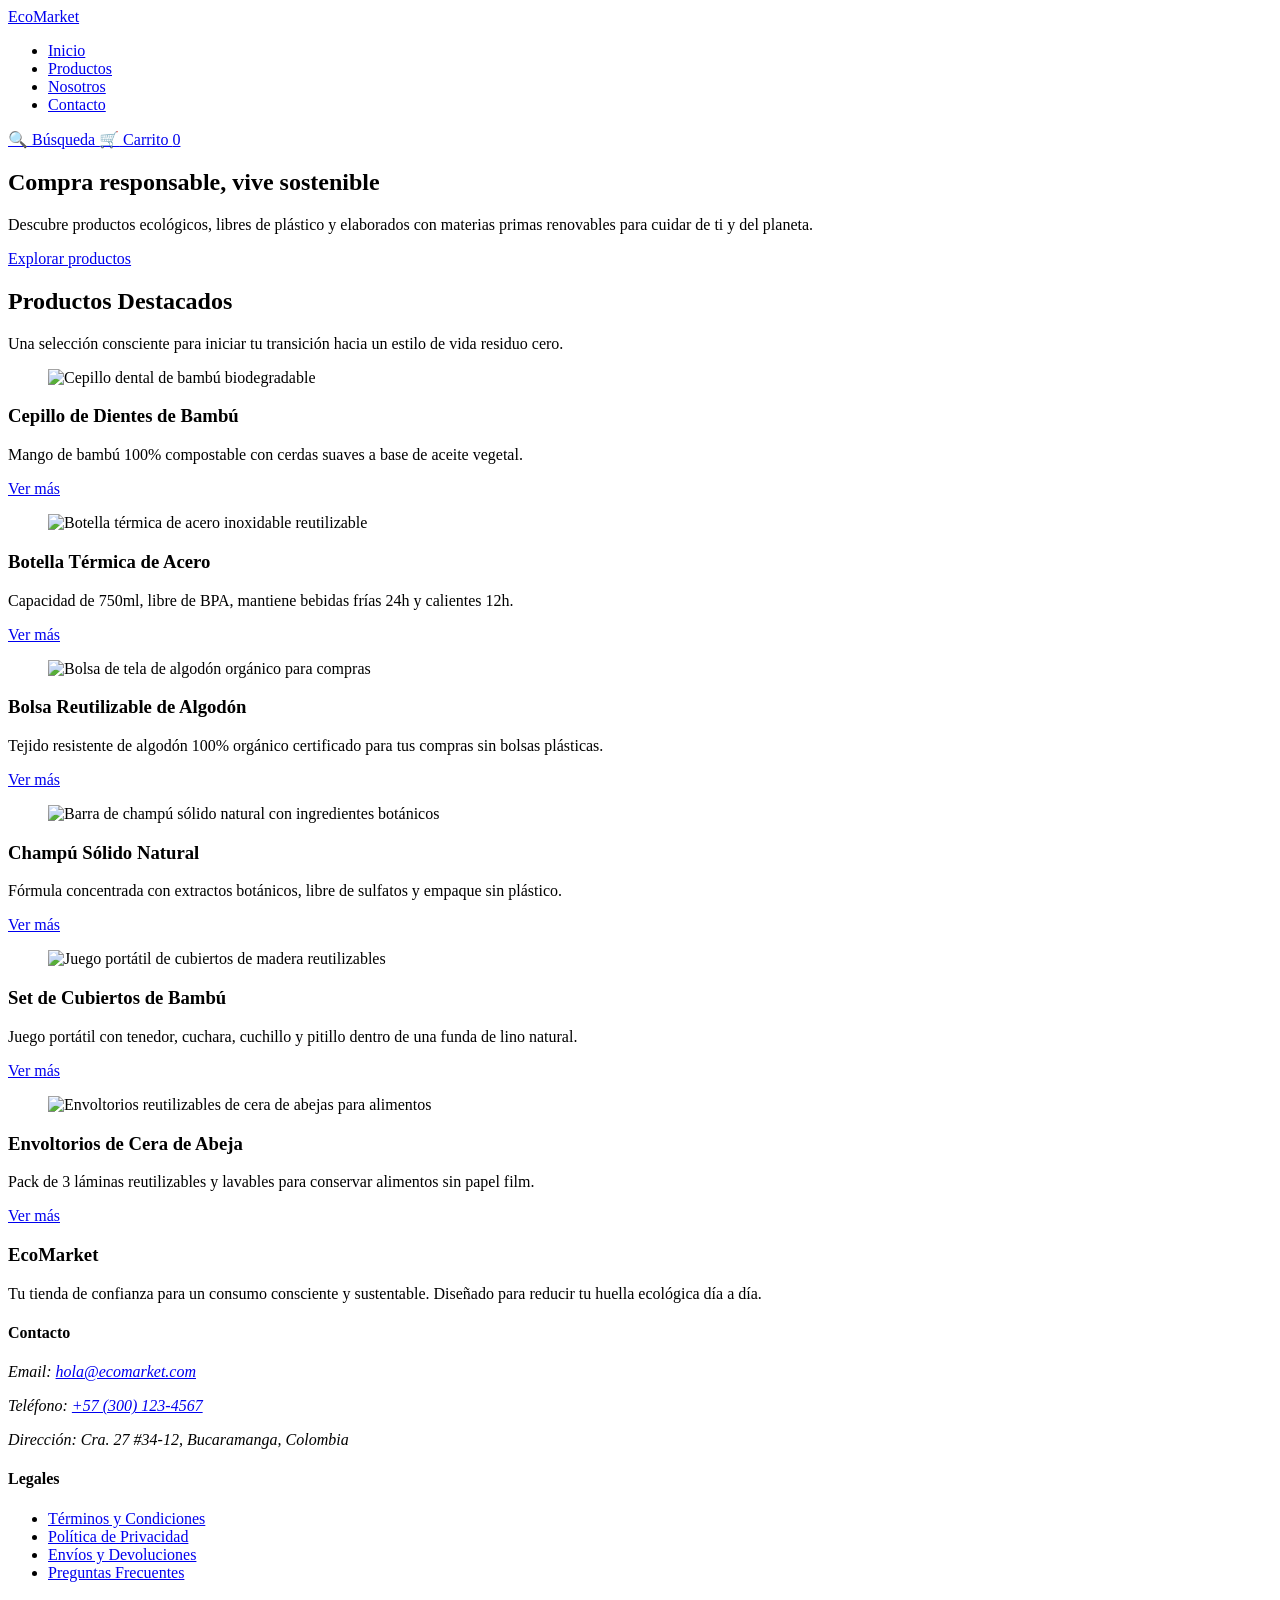
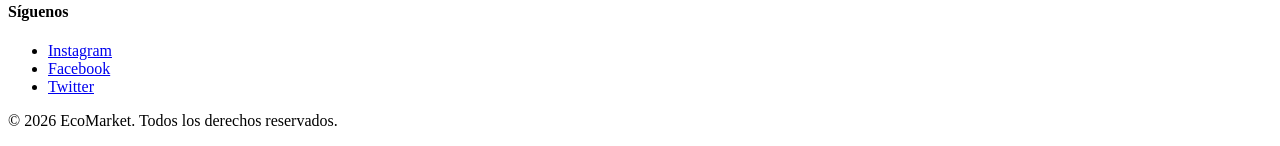
==== index.html @ 43d711c9 "✨ feat(home): estructura semantica html para pagina principal" ====
<!DOCTYPE html>
<html lang="es">

<head>
  <meta charset="UTF-8">
  <meta name="viewport" content="width=device-width, initial-scale=1.0">
  <meta name="description"
    content="EcoMarket - Tienda en línea dedicada a productos ecológicos, reutilizables y sustentables. Compra responsable, vive sostenible.">
  <title>EcoMarket | Compra Responsable, Vive Sostenible</title>


<body>

  <!-- Encabezado Principal -->
  <header class="header">
    <div class="header-container">
      <a href="index.html" class="logo" aria-label="EcoMarket Inicio">EcoMarket</a>

      <!-- Menú de navegación principal -->
      <nav class="nav" aria-label="Navegación principal">
        <ul class="nav-list">
          <li class="nav-item"><a href="index.html" class="nav-link" aria-current="page">Inicio</a></li>
          <li class="nav-item"><a href="views/productos.html" class="nav-link">Productos</a></li>
          <li class="nav-item"><a href="views/sobre-nosotros.html" class="nav-link">Nosotros</a></li>
          <li class="nav-item"><a href="views/contacto.html" class="nav-link">Contacto</a></li>
        </ul>
      </nav>

      <!-- Accesos directos: Búsqueda y Carrito -->
      <div class="header-actions">
        <a href="views/productos.html#buscar" class="action-link" aria-label="Buscar productos">
          <span aria-hidden="true">🔍</span> Búsqueda
        </a>
        <a href="#carrito" class="action-link action-cart" aria-label="Ver carrito de compras">
          <span aria-hidden="true">🛒</span> Carrito <span class="cart-badge">0</span>
        </a>
      </div>
    </div>
  </header>

  <!-- Contenido Principal -->
  <main>

    <!-- Banner Principal (Hero) -->
    <section class="hero" aria-labelledby="hero-title">
      <div class="hero-content">
        <h1 id="hero-title" class="hero-title">Compra responsable, vive sostenible</h1>
        <p class="hero-subtitle">Descubre productos ecológicos, libres de plástico y elaborados con materias primas
          renovables para cuidar de ti y del planeta.</p>
        <a href="views/productos.html" class="btn btn-primary">Explorar productos</a>
      </div>
    </section>

    <!-- Sección Productos Destacados (Grid de 6 tarjetas) -->
    <section class="featured-products" aria-labelledby="featured-title">
      <div class="section-container">
        <header class="section-header">
          <h2 id="featured-title" class="section-title">Productos Destacados</h2>
          <p class="section-description">Una selección consciente para iniciar tu transición hacia un estilo de vida
            residuo cero.</p>
        </header>

        <div class="products-grid">
          <!-- Producto 1 -->
          <article class="product-card">
            <figure class="product-figure">
              <img src="img/products/cepillo-bambu.jpg" alt="Cepillo dental de bambú biodegradable" width="300"
                height="300" loading="lazy">
            </figure>
            <div class="product-body">
              <h3 class="product-name">Cepillo de Dientes de Bambú</h3>
              <p class="product-description">Mango de bambú 100% compostable con cerdas suaves a base de aceite vegetal.
              </p>
              <a href="views/productos.html#producto-1" class="btn btn-secondary">Ver más</a>
            </div>
          </article>

          <!-- Producto 2 -->
          <article class="product-card">
            <figure class="product-figure">
              <img src="img/products/botella-acero.jpg" alt="Botella térmica de acero inoxidable reutilizable"
                width="300" height="300" loading="lazy">
            </figure>
            <div class="product-body">
              <h3 class="product-name">Botella Térmica de Acero</h3>
              <p class="product-description">Capacidad de 750ml, libre de BPA, mantiene bebidas frías 24h y calientes
                12h.</p>
              <a href="views/productos.html#producto-2" class="btn btn-secondary">Ver más</a>
            </div>
          </article>

          <!-- Producto 3 -->
          <article class="product-card">
            <figure class="product-figure">
              <img src="img/products/bolsa-algodon.jpg" alt="Bolsa de tela de algodón orgánico para compras" width="300"
                height="300" loading="lazy">
            </figure>
            <div class="product-body">
              <h3 class="product-name">Bolsa Reutilizable de Algodón</h3>
              <p class="product-description">Tejido resistente de algodón 100% orgánico certificado para tus compras sin
                bolsas plásticas.</p>
              <a href="views/productos.html#producto-3" class="btn btn-secondary">Ver más</a>
            </div>
          </article>

          <!-- Producto 4 -->
          <article class="product-card">
            <figure class="product-figure">
              <img src="img/products/champu-solido.jpg" alt="Barra de champú sólido natural con ingredientes botánicos"
                width="300" height="300" loading="lazy">
            </figure>
            <div class="product-body">
              <h3 class="product-name">Champú Sólido Natural</h3>
              <p class="product-description">Fórmula concentrada con extractos botánicos, libre de sulfatos y empaque
                sin plástico.</p>
              <a href="views/productos.html#producto-4" class="btn btn-secondary">Ver más</a>
            </div>
          </article>

          <!-- Producto 5 -->
          <article class="product-card">
            <figure class="product-figure">
              <img src="img/products/cubiertos-madera.jpg" alt="Juego portátil de cubiertos de madera reutilizables"
                width="300" height="300" loading="lazy">
            </figure>
            <div class="product-body">
              <h3 class="product-name">Set de Cubiertos de Bambú</h3>
              <p class="product-description">Juego portátil con tenedor, cuchara, cuchillo y pitillo dentro de una funda
                de lino natural.</p>
              <a href="views/productos.html#producto-5" class="btn btn-secondary">Ver más</a>
            </div>
          </article>

          <!-- Producto 6 -->
          <article class="product-card">
            <figure class="product-figure">
              <img src="img/products/envoltorios-cera.jpg"
                alt="Envoltorios reutilizables de cera de abejas para alimentos" width="300" height="300"
                loading="lazy">
            </figure>
            <div class="product-body">
              <h3 class="product-name">Envoltorios de Cera de Abeja</h3>
              <p class="product-description">Pack de 3 láminas reutilizables y lavables para conservar alimentos sin
                papel film.</p>
              <a href="views/productos.html#producto-6" class="btn btn-secondary">Ver más</a>
            </div>
          </article>
        </div>
      </div>
    </section>

  </main>

  <!-- Pie de Página (Footer) -->
  <footer class="footer">
    <div class="footer-container">

      <!-- Columna 1: Marca y Propósito -->
      <div class="footer-col footer-about">
        <h3 class="footer-logo">EcoMarket</h3>
        <p>Tu tienda de confianza para un consumo consciente y sustentable. Diseñado para reducir tu huella ecológica
          día a día.</p>
      </div>

      <!-- Columna 2: Información de Contacto -->
      <div class="footer-col footer-contact">
        <h4 class="footer-heading">Contacto</h4>
        <address class="contact-info">
          <p>Email: <a href="mailto:hola@ecomarket.com">hola@ecomarket.com</a></p>
          <p>Teléfono: <a href="tel:+573001234567">+57 (300) 123-4567</a></p>
          <p>Dirección: Cra. 27 #34-12, Bucaramanga, Colombia</p>
        </address>
      </div>

      <!-- Columna 3: Enlaces Legales -->
      <div class="footer-col footer-legal">
        <h4 class="footer-heading">Legales</h4>
        <ul class="footer-links">
          <li><a href="#">Términos y Condiciones</a></li>
          <li><a href="#">Política de Privacidad</a></li>
          <li><a href="#">Envíos y Devoluciones</a></li>
          <li><a href="#">Preguntas Frecuentes</a></li>
        </ul>
      </div>

      <!-- Columna 4: Redes Sociales -->
      <div class="footer-col footer-social">
        <h4 class="footer-heading">Síguenos</h4>
        <ul class="social-links">
          <li><a href="https://instagram.com" target="_blank" rel="noopener noreferrer"
              aria-label="Instagram">Instagram</a></li>
          <li><a href="https://facebook.com" target="_blank" rel="noopener noreferrer"
              aria-label="Facebook">Facebook</a></li>
          <li><a href="https://twitter.com" target="_blank" rel="noopener noreferrer" aria-label="Twitter">Twitter</a>
          </li>
        </ul>
      </div>

    </div>

    <div class="footer-bottom">
      <p>&copy; 2026 EcoMarket. Todos los derechos reservados.</p>
    </div>
  </footer>

</body>

</html>
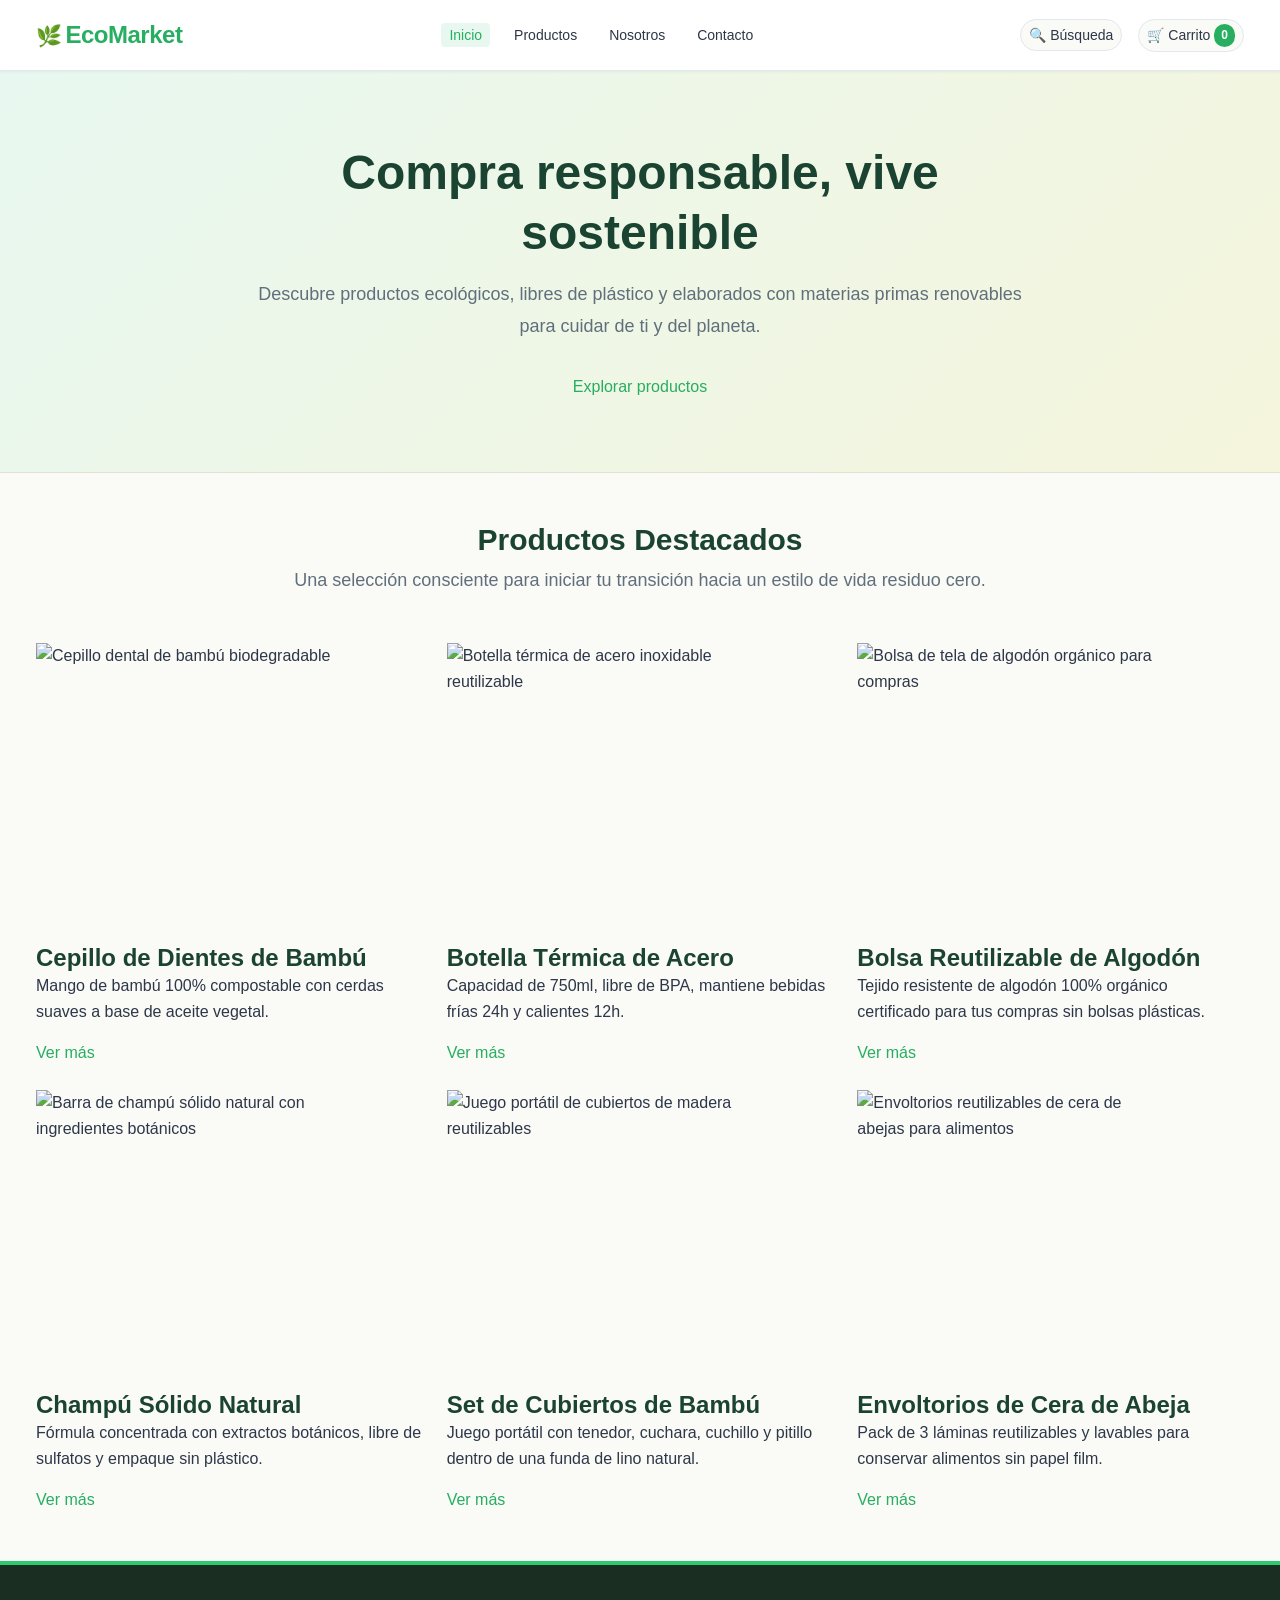
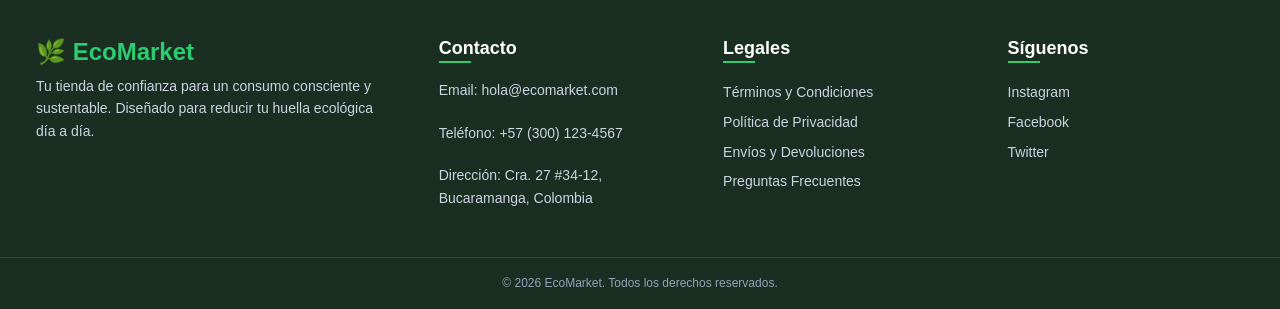
==== commit f848d068: "🎨 style(layout): link archivos css, layout responsivo, etc" ====
--- a/index.html
+++ b/index.html
@@ -7,6 +7,12 @@
   <meta name="description"
     content="EcoMarket - Tienda en línea dedicada a productos ecológicos, reutilizables y sustentables. Compra responsable, vive sostenible.">
   <title>EcoMarket | Compra Responsable, Vive Sostenible</title>
+  <!-- Hojas de Estilo CSS Modulares -->
+  <link rel="stylesheet" href="css/main.css">
+  <link rel="stylesheet" href="css/layout.css">
+  <link rel="stylesheet" href="css/components.css">
+  <link rel="stylesheet" href="css/animations.css">
+</head>
 
 
 <body>
--- a/css/main.css
+++ b/css/main.css
@@ -0,0 +1,196 @@
+/* ==========================================================================
+   EcoMarket - main.css
+   Variables de diseño (Design Tokens), Reset CSS y Tipografía Base
+   Enfoque: Mobile First | Cero JavaScript
+   ========================================================================== */
+
+/* --------------------------------------------------------------------------
+   1. VARIABLES CSS (DESIGN TOKENS)
+   -------------------------------------------------------------------------- */
+:root {
+  /* Paleta de Colores Sostenibles y Naturales */
+  --color-primary: #2ecc71;          /* Verde fresco principal */
+  --color-primary-dark: #27ae60;     /* Verde bosque profundo */
+  --color-primary-darker: #1b4332;   /* Verde oscuro para contrastes */
+  --color-primary-light: #e8f8f0;    /* Verde muy suave para fondos */
+  --color-primary-subtle: #d4edda;   /* Verde sutil para badges/estados */
+
+  --color-earth-beige: #f5f5dc;      /* Beige / Tono tierra cálido */
+  --color-earth-sand: #e6dfd3;       /* Arena suave para bordes y fondos */
+  --color-earth-brown: #8d6e63;      /* Tierra café para acentos secundarios */
+
+  /* Neutrales */
+  --color-text-main: #2d3748;        /* Carbón oscuro para lectura accesible */
+  --color-text-muted: #606f7b;       /* Gris medio para descripciones */
+  --color-bg-body: #fafaf7;          /* Blanco cálido orgánico */
+  --color-bg-surface: #ffffff;       /* Blanco puro para tarjetas y cajas */
+  --color-border: #e2e8f0;           /* Bordes suaves */
+
+  /* Estados de Interacción y Alertas */
+  --color-success: #27ae60;
+  --color-success-bg: #d4edda;
+  --color-danger: #e74c3c;
+  --color-danger-bg: #fde8e8;
+  --color-warning: #f39c12;
+  --color-warning-bg: #fef5e7;
+
+  /* Tipografía */
+  --font-family-base: -apple-system, BlinkMacSystemFont, "Segoe UI", Roboto, "Helvetica Neue", Arial, sans-serif;
+  --font-family-heading: -apple-system, BlinkMacSystemFont, "Segoe UI", Roboto, "Helvetica Neue", Arial, sans-serif;
+
+  --font-size-xs: 0.75rem;    /* 12px */
+  --font-size-sm: 0.875rem;   /* 14px */
+  --font-size-base: 1rem;     /* 16px */
+  --font-size-md: 1.125rem;   /* 18px */
+  --font-size-lg: 1.25rem;    /* 20px */
+  --font-size-xl: 1.5rem;     /* 24px */
+  --font-size-2xl: 1.875rem;  /* 30px */
+  --font-size-3xl: 2.25rem;   /* 36px */
+  --font-size-4xl: 3rem;      /* 48px */
+
+  --font-weight-regular: 400;
+  --font-weight-medium: 500;
+  --font-weight-semibold: 600;
+  --font-weight-bold: 700;
+
+  --line-height-tight: 1.25;
+  --line-height-base: 1.6;
+  --line-height-relaxed: 1.75;
+
+  /* Espaciados */
+  --spacing-xs: 0.25rem;  /* 4px */
+  --spacing-sm: 0.5rem;   /* 8px */
+  --spacing-md: 1rem;     /* 16px */
+  --spacing-lg: 1.5rem;   /* 24px */
+  --spacing-xl: 2rem;     /* 32px */
+  --spacing-2xl: 3rem;    /* 48px */
+  --spacing-3xl: 4.5rem;  /* 72px */
+
+  /* Sombras y Bordes */
+  --radius-sm: 4px;
+  --radius-md: 8px;
+  --radius-lg: 16px;
+  --radius-full: 9999px;
+
+  --shadow-sm: 0 1px 3px rgba(0, 0, 0, 0.05);
+  --shadow-md: 0 4px 6px -1px rgba(0, 0, 0, 0.08), 0 2px 4px -1px rgba(0, 0, 0, 0.04);
+  --shadow-lg: 0 10px 15px -3px rgba(0, 0, 0, 0.08), 0 4px 6px -2px rgba(0, 0, 0, 0.03);
+  --shadow-hover: 0 16px 24px -4px rgba(46, 204, 113, 0.2);
+
+  /* Transiciones Base */
+  --transition-fast: 0.2s ease;
+  --transition-base: 0.3s ease;
+  --transition-smooth: 0.4s cubic-bezier(0.16, 1, 0.3, 1);
+}
+
+/* --------------------------------------------------------------------------
+   2. RESET CSS Y CONFIGURACIÓN BASE
+   -------------------------------------------------------------------------- */
+*,
+*::before,
+*::after {
+  box-sizing: border-box;
+  margin: 0;
+  padding: 0;
+}
+
+html {
+  font-size: 100%;
+  scroll-behavior: smooth;
+  -webkit-text-size-adjust: 100%;
+}
+
+body {
+  min-height: 100vh;
+  font-family: var(--font-family-base);
+  font-size: var(--font-size-base);
+  line-height: var(--line-height-base);
+  color: var(--color-text-main);
+  background-color: var(--color-bg-body);
+  display: flex;
+  flex-direction: column;
+}
+
+main {
+  flex: 1 0 auto;
+}
+
+/* Elementos multimedia responsivos */
+img,
+picture,
+video,
+canvas,
+svg {
+  display: block;
+  max-width: 100%;
+  height: auto;
+}
+
+/* Tipografía de Encabezados */
+h1, h2, h3, h4, h5, h6 {
+  font-family: var(--font-family-heading);
+  color: var(--color-primary-darker);
+  line-height: var(--line-height-tight);
+  font-weight: var(--font-weight-bold);
+}
+
+h1 { font-size: var(--font-size-3xl); }
+h2 { font-size: var(--font-size-2xl); }
+h3 { font-size: var(--font-size-xl); }
+h4 { font-size: var(--font-size-lg); }
+
+p {
+  margin-bottom: var(--spacing-md);
+}
+
+p:last-child {
+  margin-bottom: 0;
+}
+
+/* Enlaces y Listas */
+a {
+  color: var(--color-primary-dark);
+  text-decoration: none;
+  transition: color var(--transition-fast);
+}
+
+a:hover,
+a:focus-visible {
+  color: var(--color-primary);
+}
+
+ul, ol {
+  list-style: none;
+}
+
+button,
+input,
+select,
+textarea {
+  font: inherit;
+  color: inherit;
+}
+
+/* --------------------------------------------------------------------------
+   3. UTILIDADES GENERALES Y ACCESIBILIDAD
+   -------------------------------------------------------------------------- */
+.visually-hidden {
+  position: absolute !important;
+  width: 1px !important;
+  height: 1px !important;
+  padding: 0 !important;
+  margin: -1px !important;
+  overflow: hidden !important;
+  clip: rect(0, 0, 0, 0) !important;
+  white-space: nowrap !important;
+  border: 0 !important;
+}
+
+.text-center {
+  text-align: center;
+}
+
+.inline-link {
+  text-decoration: underline;
+  text-underline-offset: 3px;
+}
--- a/css/layout.css
+++ b/css/layout.css
@@ -0,0 +1,502 @@
+/* ==========================================================================
+   EcoMarket - layout.css
+   Sistemas de Grid, Layouts Flexbox, Header, Footer y Envoltorios
+   Enfoque: Mobile First | Responsividad pura
+   ========================================================================== */
+
+/* --------------------------------------------------------------------------
+   1. CONTENEDORES Y ESTRUCTURA GENERAL
+   -------------------------------------------------------------------------- */
+.container,
+.section-container,
+.header-container,
+.footer-container,
+.catalog-container {
+  width: 100%;
+  max-width: 1240px;
+  margin-left: auto;
+  margin-right: auto;
+  padding-left: var(--spacing-md);
+  padding-right: var(--spacing-md);
+}
+
+.section-container {
+  padding-top: var(--spacing-2xl);
+  padding-bottom: var(--spacing-2xl);
+}
+
+.section-header {
+  text-align: center;
+  max-width: 720px;
+  margin: 0 auto var(--spacing-2xl) auto;
+}
+
+.section-title {
+  margin-bottom: var(--spacing-sm);
+  color: var(--color-primary-darker);
+}
+
+.section-description {
+  color: var(--color-text-muted);
+  font-size: var(--font-size-md);
+}
+
+/* --------------------------------------------------------------------------
+   2. ENCABEZADO (HEADER) Y NAVEGACIÓN
+   -------------------------------------------------------------------------- */
+.header {
+  background-color: var(--color-bg-surface);
+  border-bottom: 1px solid var(--color-border);
+  position: sticky;
+  top: 0;
+  z-index: 1000;
+  box-shadow: var(--shadow-sm);
+}
+
+.header-container {
+  display: flex;
+  flex-direction: column;
+  align-items: center;
+  padding-top: var(--spacing-md);
+  padding-bottom: var(--spacing-md);
+  gap: var(--spacing-md);
+}
+
+.logo {
+  font-size: var(--font-size-xl);
+  font-weight: var(--font-weight-bold);
+  color: var(--color-primary-dark);
+  letter-spacing: -0.5px;
+  display: flex;
+  align-items: center;
+  gap: var(--spacing-xs);
+}
+
+.logo::before {
+  content: "🌿";
+  font-size: 1.3rem;
+}
+
+.nav {
+  width: 100%;
+}
+
+.nav-list {
+  display: flex;
+  justify-content: center;
+  align-items: center;
+  flex-wrap: wrap;
+  gap: var(--spacing-sm) var(--spacing-md);
+}
+
+.nav-link {
+  font-weight: var(--font-weight-medium);
+  font-size: var(--font-size-sm);
+  color: var(--color-text-main);
+  padding: var(--spacing-xs) var(--spacing-sm);
+  border-radius: var(--radius-sm);
+  transition: all var(--transition-fast);
+}
+
+.nav-link:hover,
+.nav-link:focus-visible,
+.nav-link[aria-current="page"] {
+  color: var(--color-primary-dark);
+  background-color: var(--color-primary-light);
+}
+
+.header-actions {
+  display: flex;
+  align-items: center;
+  gap: var(--spacing-md);
+}
+
+.action-link {
+  display: inline-flex;
+  align-items: center;
+  gap: var(--spacing-xs);
+  font-size: var(--font-size-sm);
+  font-weight: var(--font-weight-medium);
+  color: var(--color-text-main);
+  padding: var(--spacing-xs) var(--spacing-sm);
+  border-radius: var(--radius-full);
+  background-color: var(--color-bg-body);
+  border: 1px solid var(--color-border);
+  transition: all var(--transition-fast);
+}
+
+.action-link:hover {
+  background-color: var(--color-primary-light);
+  border-color: var(--color-primary);
+  color: var(--color-primary-darker);
+}
+
+.cart-badge {
+  background-color: var(--color-primary-dark);
+  color: #ffffff;
+  font-size: var(--font-size-xs);
+  font-weight: var(--font-weight-bold);
+  padding: 2px 7px;
+  border-radius: var(--radius-full);
+}
+
+/* --------------------------------------------------------------------------
+   3. BANNER HERO (HOME Y SECCIONES)
+   -------------------------------------------------------------------------- */
+.hero {
+  background: linear-gradient(135deg, var(--color-primary-light) 0%, var(--color-earth-beige) 100%);
+  padding: var(--spacing-3xl) var(--spacing-md);
+  text-align: center;
+  border-bottom: 1px solid var(--color-earth-sand);
+}
+
+.hero-content {
+  max-width: 800px;
+  margin: 0 auto;
+}
+
+.hero-title {
+  font-size: var(--font-size-3xl);
+  color: var(--color-primary-darker);
+  margin-bottom: var(--spacing-md);
+}
+
+.hero-subtitle {
+  font-size: var(--font-size-md);
+  color: var(--color-text-muted);
+  margin-bottom: var(--spacing-xl);
+  line-height: var(--line-height-relaxed);
+}
+
+.about-hero,
+.contact-hero {
+  background: linear-gradient(135deg, var(--color-primary-light) 0%, #f4fbf7 100%);
+  padding: var(--spacing-2xl) var(--spacing-md);
+  text-align: center;
+  border-bottom: 1px solid var(--color-border);
+}
+
+.about-hero-title,
+.contact-hero-title {
+  margin-bottom: var(--spacing-sm);
+}
+
+.about-hero-subtitle,
+.contact-hero-subtitle {
+  color: var(--color-text-muted);
+  max-width: 680px;
+  margin: 0 auto;
+  font-size: var(--font-size-md);
+}
+
+/* --------------------------------------------------------------------------
+   4. SISTEMAS DE GRID: PRODUCTOS (MOBILE FIRST)
+   -------------------------------------------------------------------------- */
+/* Grid de 6 productos en Home */
+.products-grid {
+  display: grid;
+  grid-template-columns: 1fr;
+  gap: var(--spacing-lg);
+}
+
+/* Grid de 20 productos en Catálogo: 1 col (Móvil) -> 2 cols (Tablet) -> 4 cols (Desktop) */
+.products-grid-catalog {
+  display: grid;
+  grid-template-columns: 1fr;
+  gap: var(--spacing-lg);
+}
+
+/* Layout General del Catálogo (Sidebar + Grid) */
+.catalog-main {
+  padding-top: var(--spacing-xl);
+  padding-bottom: var(--spacing-3xl);
+}
+
+.catalog-layout {
+  display: flex;
+  flex-direction: column;
+  gap: var(--spacing-xl);
+  margin-top: var(--spacing-xl);
+}
+
+.catalog-sidebar {
+  width: 100%;
+}
+
+.catalog-products-section {
+  flex: 1;
+}
+
+/* Barra superior de catálogo */
+.catalog-top-bar {
+  display: flex;
+  flex-direction: column;
+  gap: var(--spacing-md);
+  padding: var(--spacing-md);
+  background-color: var(--color-bg-surface);
+  border: 1px solid var(--color-border);
+  border-radius: var(--radius-md);
+}
+
+.catalog-results-info {
+  display: flex;
+  flex-direction: column;
+  gap: var(--spacing-sm);
+  font-size: var(--font-size-sm);
+  color: var(--color-text-muted);
+}
+
+.catalog-sort {
+  display: flex;
+  align-items: center;
+  gap: var(--spacing-xs);
+}
+
+/* --------------------------------------------------------------------------
+   5. LAYOUT SOBRE NOSOTROS (FLEXBOX Y GRIDS)
+   -------------------------------------------------------------------------- */
+.story-flex {
+  display: flex;
+  flex-direction: column;
+  gap: var(--spacing-xl);
+  align-items: center;
+}
+
+.story-figure,
+.story-content {
+  width: 100%;
+}
+
+.principles-grid {
+  display: grid;
+  grid-template-columns: 1fr;
+  gap: var(--spacing-lg);
+}
+
+.testimonials-track {
+  display: grid;
+  grid-template-columns: 1fr;
+  gap: var(--spacing-lg);
+}
+
+/* --------------------------------------------------------------------------
+   6. LAYOUT CONTACTO (GRID DE 2 COLUMNAS)
+   -------------------------------------------------------------------------- */
+.contact-section {
+  padding-top: var(--spacing-2xl);
+  padding-bottom: var(--spacing-3xl);
+}
+
+.contact-grid-layout {
+  display: grid;
+  grid-template-columns: 1fr;
+  gap: var(--spacing-2xl);
+}
+
+.contact-info-column {
+  display: flex;
+  flex-direction: column;
+  gap: var(--spacing-xl);
+}
+
+/* --------------------------------------------------------------------------
+   7. PIE DE PÁGINA (FOOTER)
+   -------------------------------------------------------------------------- */
+.footer {
+  background-color: #1a2e22; /* Verde bosque ultra profundo */
+  color: #e2e8f0;
+  border-top: 4px solid var(--color-primary);
+  margin-top: auto;
+}
+
+.footer-container {
+  display: grid;
+  grid-template-columns: 1fr;
+  gap: var(--spacing-2xl);
+  padding-top: var(--spacing-3xl);
+  padding-bottom: var(--spacing-2xl);
+}
+
+.footer-logo {
+  color: var(--color-primary);
+  font-size: var(--font-size-xl);
+  margin-bottom: var(--spacing-sm);
+}
+
+.footer-logo::before {
+  content: "🌿 ";
+}
+
+.footer-about p {
+  color: #cbd5e1;
+  font-size: var(--font-size-sm);
+}
+
+.footer-heading {
+  color: #ffffff;
+  font-size: var(--font-size-md);
+  margin-bottom: var(--spacing-md);
+  position: relative;
+  padding-bottom: var(--spacing-xs);
+}
+
+.footer-heading::after {
+  content: "";
+  position: absolute;
+  bottom: 0;
+  left: 0;
+  width: 32px;
+  height: 2px;
+  background-color: var(--color-primary);
+}
+
+.contact-info {
+  font-style: normal;
+  font-size: var(--font-size-sm);
+  color: #cbd5e1;
+  display: flex;
+  flex-direction: column;
+  gap: var(--spacing-xs);
+}
+
+.contact-info a {
+  color: #cbd5e1;
+}
+
+.contact-info a:hover {
+  color: var(--color-primary);
+}
+
+.footer-links,
+.social-links {
+  display: flex;
+  flex-direction: column;
+  gap: var(--spacing-xs);
+}
+
+.footer-links a,
+.social-links a {
+  color: #cbd5e1;
+  font-size: var(--font-size-sm);
+  transition: color var(--transition-fast), transform var(--transition-fast);
+}
+
+.footer-links a:hover,
+.social-links a:hover {
+  color: var(--color-primary);
+}
+
+.footer-bottom {
+  border-top: 1px solid rgba(255, 255, 255, 0.1);
+  padding: var(--spacing-md) var(--spacing-md);
+  text-align: center;
+  font-size: var(--font-size-xs);
+  color: #94a3b8;
+}
+
+/* --------------------------------------------------------------------------
+   8. MEDIA QUERIES: TABLET (min-width: 640px / 768px)
+   -------------------------------------------------------------------------- */
+@media (min-width: 640px) {
+  /* Grids a 2 columnas */
+  .products-grid {
+    grid-template-columns: repeat(2, 1fr);
+  }
+
+  .products-grid-catalog {
+    grid-template-columns: repeat(2, 1fr);
+  }
+
+  .principles-grid {
+    grid-template-columns: repeat(2, 1fr);
+  }
+
+  .testimonials-track {
+    grid-template-columns: repeat(2, 1fr);
+  }
+
+  .footer-container {
+    grid-template-columns: repeat(2, 1fr);
+  }
+
+  .catalog-results-info {
+    flex-direction: row;
+    justify-content: space-between;
+    align-items: center;
+  }
+}
+
+@media (min-width: 768px) {
+  .header-container {
+    flex-direction: row;
+    justify-content: space-between;
+    padding-top: var(--spacing-md);
+    padding-bottom: var(--spacing-md);
+  }
+
+  .nav {
+    width: auto;
+  }
+
+  .hero-title {
+    font-size: var(--font-size-4xl);
+  }
+}
+
+/* --------------------------------------------------------------------------
+   9. MEDIA QUERIES: DESKTOP (min-width: 1024px)
+   -------------------------------------------------------------------------- */
+@media (min-width: 1024px) {
+  /* Grid de Home a 3 columnas */
+  .products-grid {
+    grid-template-columns: repeat(3, 1fr);
+  }
+
+  /* Grid de Catálogo: 4 columnas en Desktop (Requerimiento) */
+  .products-grid-catalog {
+    grid-template-columns: repeat(4, 1fr);
+  }
+
+  /* Catálogo con Sidebar Sticky a la izquierda */
+  .catalog-layout {
+    flex-direction: row;
+    align-items: flex-start;
+  }
+
+  .catalog-sidebar {
+    width: 280px;
+    flex-shrink: 0;
+  }
+
+  /* Comportamiento Sticky para el sidebar de filtros */
+  .filters-sticky-wrapper {
+    position: sticky;
+    top: 90px;
+  }
+
+  /* Flexbox Sobre Nosotros: 2 columnas alineadas */
+  .story-flex {
+    flex-direction: row;
+    gap: var(--spacing-3xl);
+  }
+
+  .story-figure,
+  .story-content {
+    flex: 1;
+  }
+
+  /* Principios a 4 columnas */
+  .principles-grid {
+    grid-template-columns: repeat(4, 1fr);
+  }
+
+  /* Grid de Contacto a 2 columnas (Formulario + Información/Mapa) */
+  .contact-grid-layout {
+    grid-template-columns: 1.2fr 0.8fr;
+  }
+
+  /* Footer a 4 columnas */
+  .footer-container {
+    grid-template-columns: 1.5fr 1fr 1fr 1fr;
+  }
+}
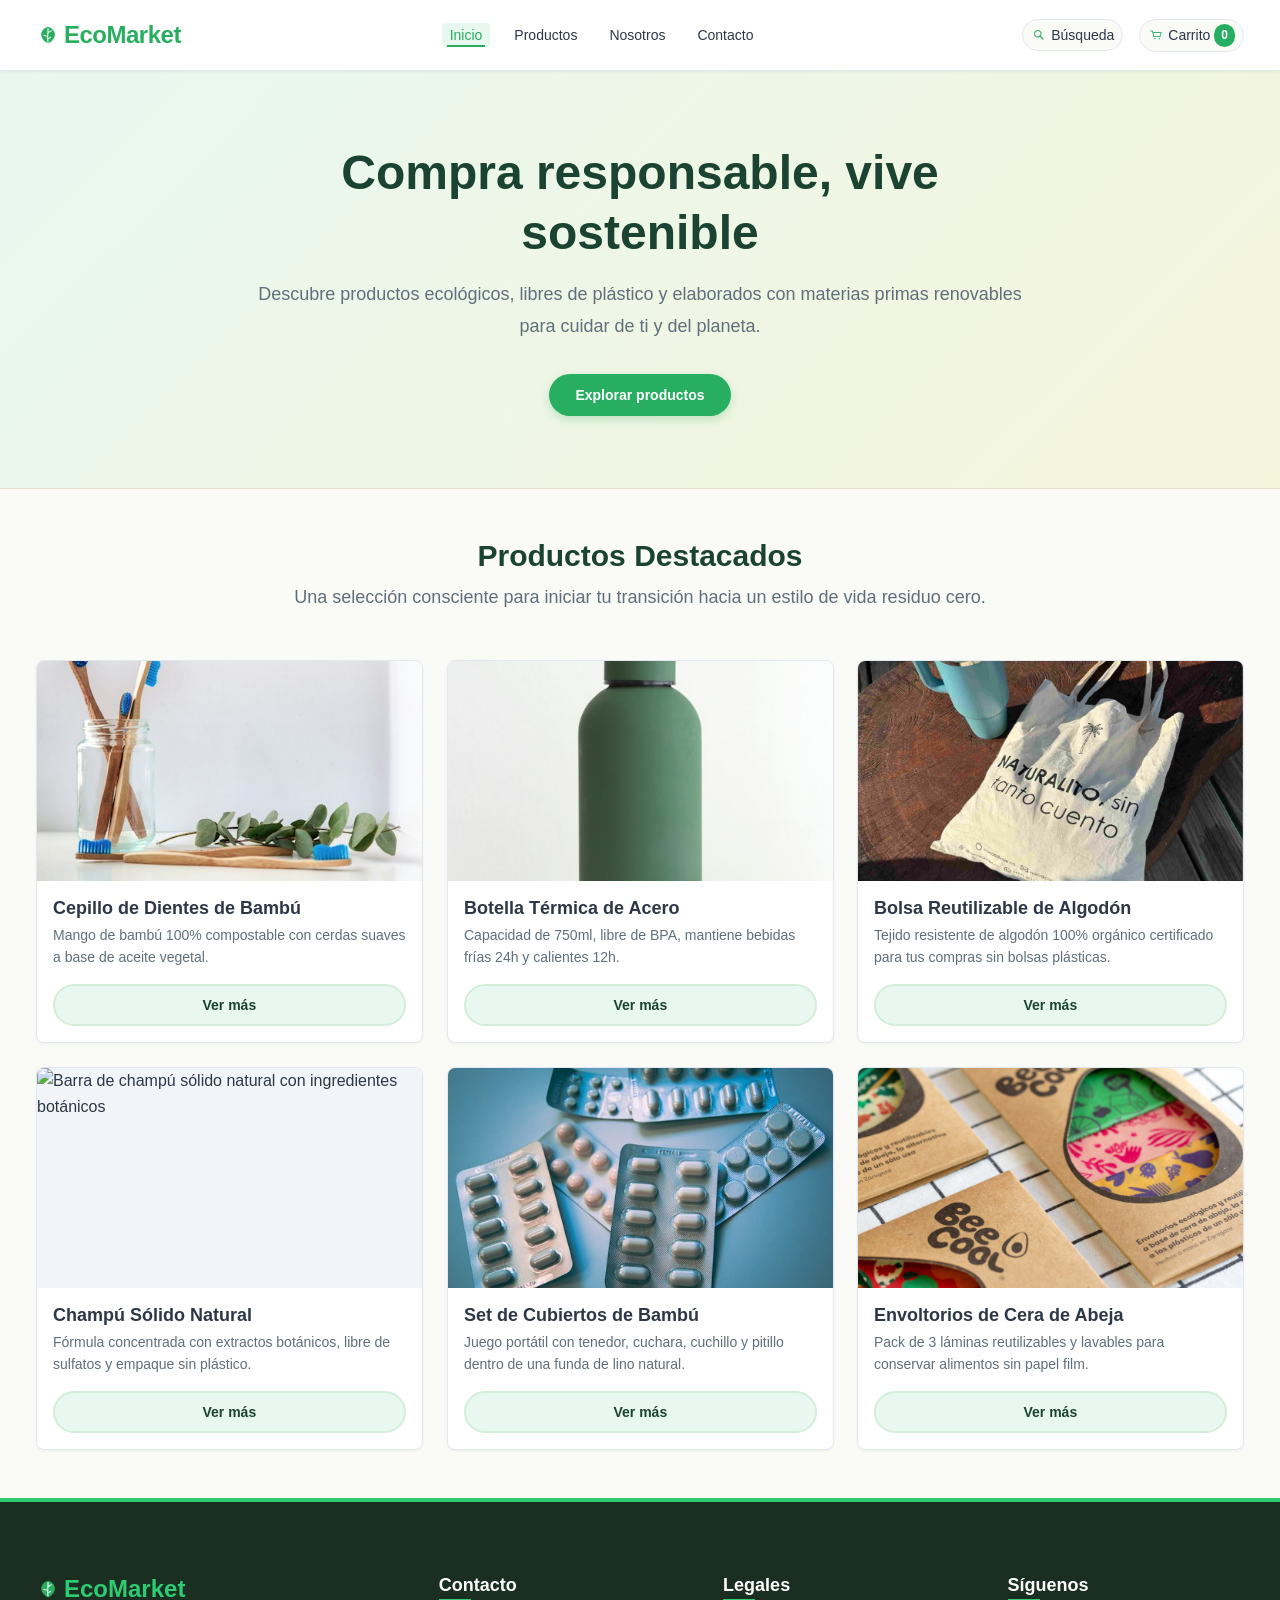
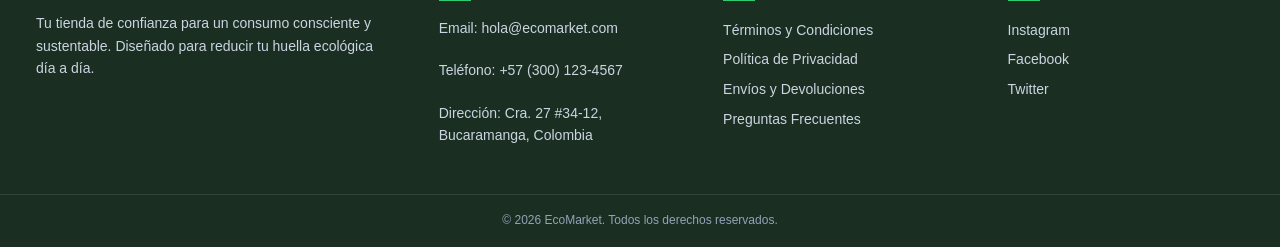
==== commit 2ae749f7: "🎨 style(img): añadir imagenes" ====
--- a/index.html
+++ b/index.html
@@ -20,7 +20,10 @@
   <!-- Encabezado Principal -->
   <header class="header">
     <div class="header-container">
-      <a href="index.html" class="logo" aria-label="EcoMarket Inicio">EcoMarket</a>
+      <a href="index.html" class="logo" aria-label="EcoMarket Inicio">
+        <img src="img/icons/leaf.png" alt="" class="logo-icon" width="24" height="24">
+        EcoMarket
+      </a>
 
       <!-- Menú de navegación principal -->
       <nav class="nav" aria-label="Navegación principal">
@@ -35,10 +38,10 @@
       <!-- Accesos directos: Búsqueda y Carrito -->
       <div class="header-actions">
         <a href="views/productos.html#buscar" class="action-link" aria-label="Buscar productos">
-          <span aria-hidden="true">🔍</span> Búsqueda
+          <img src="img/icons/search.png" alt="" class="icon-inline" width="16" height="16"> Búsqueda
         </a>
         <a href="#carrito" class="action-link action-cart" aria-label="Ver carrito de compras">
-          <span aria-hidden="true">🛒</span> Carrito <span class="cart-badge">0</span>
+          <img src="img/icons/cart.png" alt="" class="icon-inline" width="16" height="16"> Carrito <span class="cart-badge">0</span>
         </a>
       </div>
     </div>
@@ -163,7 +166,7 @@
 
       <!-- Columna 1: Marca y Propósito -->
       <div class="footer-col footer-about">
-        <h3 class="footer-logo">EcoMarket</h3>
+        <h3 class="footer-logo"><img src="img/icons/leaf.png" alt="" class="logo-icon" width="22" height="22"> EcoMarket</h3>
         <p>Tu tienda de confianza para un consumo consciente y sustentable. Diseñado para reducir tu huella ecológica
           día a día.</p>
       </div>
--- a/css/layout.css
+++ b/css/layout.css
@@ -72,9 +72,42 @@
   gap: var(--spacing-xs);
 }
 
-.logo::before {
-  content: "🌿";
-  font-size: 1.3rem;
+.logo-icon {
+  width: 24px;
+  height: 24px;
+  object-fit: contain;
+}
+
+.icon-inline {
+  width: 16px;
+  height: 16px;
+  object-fit: contain;
+  vertical-align: middle;
+}
+
+.search-icon-img {
+  width: 18px;
+  height: 18px;
+  object-fit: contain;
+  margin-right: var(--spacing-xs);
+}
+
+.method-icon-img {
+  width: 24px;
+  height: 24px;
+  object-fit: contain;
+}
+
+.social-icon-img {
+  width: 20px;
+  height: 20px;
+  object-fit: contain;
+}
+
+.principle-icon-img {
+  width: 36px;
+  height: 36px;
+  object-fit: contain;
 }
 
 .nav {
@@ -321,10 +354,9 @@
   color: var(--color-primary);
   font-size: var(--font-size-xl);
   margin-bottom: var(--spacing-sm);
-}
-
-.footer-logo::before {
-  content: "🌿 ";
+  display: inline-flex;
+  align-items: center;
+  gap: var(--spacing-xs);
 }
 
 .footer-about p {
--- a/css/components.css
+++ b/css/components.css
@@ -0,0 +1,858 @@
+/* ==========================================================================
+   EcoMarket - components.css
+   Estilos de Componentes: Botones, Tarjetas, Filtros, Formularios y Paginación
+   Enfoque: Mobile First | Cero JavaScript
+   ========================================================================== */
+
+/* --------------------------------------------------------------------------
+   1. BOTONES Y ACCIONES (.btn)
+   -------------------------------------------------------------------------- */
+.btn {
+  display: inline-flex;
+  align-items: center;
+  justify-content: center;
+  padding: 0.75rem 1.5rem;
+  font-size: var(--font-size-sm);
+  font-weight: var(--font-weight-semibold);
+  line-height: 1;
+  text-align: center;
+  border-radius: var(--radius-full);
+  border: 2px solid transparent;
+  cursor: pointer;
+  transition: all var(--transition-base);
+  text-decoration: none;
+}
+
+.btn-primary {
+  background-color: var(--color-primary-dark);
+  color: #ffffff;
+  box-shadow: 0 4px 10px rgba(39, 174, 96, 0.25);
+}
+
+.btn-primary:hover,
+.btn-primary:focus-visible {
+  background-color: var(--color-primary);
+  color: #ffffff;
+  transform: translateY(-2px);
+  box-shadow: 0 6px 14px rgba(46, 204, 113, 0.35);
+}
+
+.btn-primary:active {
+  transform: translateY(0);
+}
+
+.btn-secondary {
+  background-color: var(--color-primary-light);
+  color: var(--color-primary-darker);
+  border-color: var(--color-primary-subtle);
+}
+
+.btn-secondary:hover,
+.btn-secondary:focus-visible {
+  background-color: var(--color-primary-dark);
+  color: #ffffff;
+  border-color: var(--color-primary-dark);
+}
+
+.btn-search {
+  padding: 0.65rem 1.25rem;
+  background-color: var(--color-primary-dark);
+  color: #ffffff;
+  border-radius: var(--radius-md);
+  border: none;
+  cursor: pointer;
+}
+
+.btn-search:hover {
+  background-color: var(--color-primary);
+}
+
+.btn-disabled {
+  background-color: #e2e8f0;
+  color: #94a3b8;
+  cursor: not-allowed;
+  border: none;
+  opacity: 0.7;
+}
+
+.btn-reset-filters {
+  width: 100%;
+  padding: 0.6rem 1rem;
+  background-color: transparent;
+  border: 1px dashed var(--color-border);
+  color: var(--color-text-muted);
+  font-size: var(--font-size-xs);
+  font-weight: var(--font-weight-semibold);
+  border-radius: var(--radius-md);
+  cursor: pointer;
+  margin-top: var(--spacing-md);
+  transition: all var(--transition-fast);
+}
+
+.btn-reset-filters:hover {
+  background-color: #fee2e2;
+  border-color: var(--color-danger);
+  color: var(--color-danger);
+}
+
+/* Botón de Favoritos (CSS :active / :target) */
+.btn-favorite {
+  display: inline-flex;
+  align-items: center;
+  justify-content: center;
+  width: 36px;
+  height: 36px;
+  border-radius: var(--radius-full);
+  background-color: rgba(255, 255, 255, 0.9);
+  color: #a0aec0;
+  font-size: 1.25rem;
+  border: 1px solid var(--color-border);
+  box-shadow: var(--shadow-sm);
+  cursor: pointer;
+  text-decoration: none;
+  transition: all var(--transition-fast);
+  line-height: 1;
+}
+
+.btn-favorite:hover {
+  color: #e53e3e;
+  transform: scale(1.15);
+  background-color: #ffffff;
+}
+
+/* Activación por :active */
+.btn-favorite:active {
+  color: #e53e3e;
+  background-color: #ffe3e3;
+  transform: scale(0.95);
+}
+
+/* Activación por :target en el producto */
+.product-card:target .btn-favorite {
+  color: #ffffff;
+  background-color: #e53e3e;
+  border-color: #e53e3e;
+}
+
+/* --------------------------------------------------------------------------
+   2. TARJETAS DE PRODUCTO (.product-card)
+   -------------------------------------------------------------------------- */
+.product-card {
+  background-color: var(--color-bg-surface);
+  border: 1px solid var(--color-border);
+  border-radius: var(--radius-md);
+  overflow: hidden;
+  display: flex;
+  flex-direction: column;
+  box-shadow: var(--shadow-sm);
+  position: relative;
+  transition: transform var(--transition-smooth), box-shadow var(--transition-smooth), border-color var(--transition-smooth);
+}
+
+.product-badge-wrapper {
+  position: absolute;
+  top: 12px;
+  left: 12px;
+  right: 12px;
+  display: flex;
+  justify-content: space-between;
+  align-items: center;
+  z-index: 2;
+  pointer-events: none;
+}
+
+.product-badge-wrapper > * {
+  pointer-events: auto;
+}
+
+.stock-badge {
+  font-size: var(--font-size-xs);
+  font-weight: var(--font-weight-bold);
+  padding: 4px 10px;
+  border-radius: var(--radius-full);
+  letter-spacing: 0.3px;
+  box-shadow: var(--shadow-sm);
+}
+
+.stock-badge.in-stock {
+  background-color: #d1fae5;
+  color: #065f46;
+  border: 1px solid #a7f3d0;
+}
+
+.stock-badge.out-of-stock {
+  background-color: #fee2e2;
+  color: #991b1b;
+  border: 1px solid #fecaca;
+}
+
+.product-figure {
+  width: 100%;
+  height: 220px;
+  overflow: hidden;
+  background-color: #f1f5f9;
+  display: flex;
+  align-items: center;
+  justify-content: center;
+}
+
+.product-figure img {
+  width: 100%;
+  height: 100%;
+  object-fit: cover;
+  transition: transform var(--transition-smooth);
+}
+
+.product-body {
+  padding: var(--spacing-md);
+  display: flex;
+  flex-direction: column;
+  flex-grow: 1;
+}
+
+.product-category {
+  font-size: var(--font-size-xs);
+  text-transform: uppercase;
+  letter-spacing: 0.5px;
+  font-weight: var(--font-weight-semibold);
+  color: var(--color-primary-dark);
+  margin-bottom: var(--spacing-xs);
+}
+
+.product-name {
+  font-size: var(--font-size-md);
+  color: var(--color-text-main);
+  margin-bottom: var(--spacing-xs);
+  font-weight: var(--font-weight-bold);
+}
+
+.product-description {
+  font-size: var(--font-size-sm);
+  color: var(--color-text-muted);
+  margin-bottom: var(--spacing-md);
+  flex-grow: 1;
+}
+
+.product-price {
+  font-size: var(--font-size-lg);
+  font-weight: var(--font-weight-bold);
+  color: var(--color-primary-darker);
+  margin-bottom: var(--spacing-md);
+}
+
+.btn-add-cart {
+  width: 100%;
+  margin-top: auto;
+}
+
+/* --------------------------------------------------------------------------
+   3. BUSCADOR Y SIDEBAR DE FILTROS STICKY
+   -------------------------------------------------------------------------- */
+.search-form {
+  width: 100%;
+}
+
+.search-input-wrapper {
+  display: flex;
+  align-items: center;
+  background-color: var(--color-bg-body);
+  border: 1px solid var(--color-border);
+  border-radius: var(--radius-md);
+  padding: 4px 6px 4px 12px;
+  transition: border-color var(--transition-fast), box-shadow var(--transition-fast);
+}
+
+.search-input-wrapper:focus-within {
+  border-color: var(--color-primary);
+  box-shadow: 0 0 0 3px rgba(46, 204, 113, 0.15);
+  background-color: #ffffff;
+}
+
+.search-icon {
+  margin-right: var(--spacing-xs);
+  opacity: 0.6;
+}
+
+.search-input {
+  border: none;
+  outline: none;
+  background: transparent;
+  flex: 1;
+  padding: 0.5rem;
+  font-size: var(--font-size-sm);
+  color: var(--color-text-main);
+}
+
+.select-sort {
+  padding: 0.35rem 0.75rem;
+  border-radius: var(--radius-sm);
+  border: 1px solid var(--color-border);
+  background-color: var(--color-bg-surface);
+  color: var(--color-text-main);
+  font-size: var(--font-size-xs);
+  font-weight: var(--font-weight-medium);
+  cursor: pointer;
+  outline: none;
+}
+
+.select-sort:focus {
+  border-color: var(--color-primary);
+}
+
+/* Sidebar de Filtros */
+.filters-sticky-wrapper {
+  background-color: var(--color-bg-surface);
+  border: 1px solid var(--color-border);
+  border-radius: var(--radius-md);
+  padding: var(--spacing-lg);
+  box-shadow: var(--shadow-sm);
+}
+
+.filters-heading {
+  font-size: var(--font-size-lg);
+  color: var(--color-primary-darker);
+  margin-bottom: var(--spacing-md);
+  padding-bottom: var(--spacing-xs);
+  border-bottom: 2px solid var(--color-primary-light);
+}
+
+.filter-group {
+  border: none;
+  margin-bottom: var(--spacing-lg);
+  padding-bottom: var(--spacing-md);
+  border-bottom: 1px solid var(--color-border);
+}
+
+.filter-group:last-of-type {
+  border-bottom: none;
+  margin-bottom: 0;
+  padding-bottom: 0;
+}
+
+.filter-group-title {
+  font-size: var(--font-size-sm);
+  font-weight: var(--font-weight-bold);
+  color: var(--color-text-main);
+  margin-bottom: var(--spacing-sm);
+}
+
+.filter-options-list {
+  display: flex;
+  flex-direction: column;
+  gap: var(--spacing-xs);
+}
+
+.filter-checkbox-label,
+.filter-radio-label {
+  display: flex;
+  align-items: center;
+  gap: var(--spacing-xs);
+  font-size: var(--font-size-sm);
+  color: var(--color-text-muted);
+  cursor: pointer;
+  transition: color var(--transition-fast);
+}
+
+.filter-checkbox-label:hover,
+.filter-radio-label:hover {
+  color: var(--color-primary-darker);
+}
+
+.filter-checkbox-label input,
+.filter-radio-label input {
+  accent-color: var(--color-primary-dark);
+  cursor: pointer;
+}
+
+.filter-count {
+  margin-left: auto;
+  font-size: var(--font-size-xs);
+  color: #94a3b8;
+}
+
+/* Control deslizante de rango */
+.price-range-wrapper {
+  padding-top: var(--spacing-xs);
+}
+
+.price-range-wrapper input[type="range"] {
+  width: 100%;
+  accent-color: var(--color-primary-dark);
+  cursor: pointer;
+}
+
+.price-range-labels {
+  display: flex;
+  justify-content: space-between;
+  font-size: var(--font-size-xs);
+  color: var(--color-text-muted);
+  margin-top: var(--spacing-xs);
+}
+
+/* --------------------------------------------------------------------------
+   4. PAGINACIÓN VISUAL
+   -------------------------------------------------------------------------- */
+.pagination {
+  margin-top: var(--spacing-3xl);
+  display: flex;
+  justify-content: center;
+}
+
+.pagination-list {
+  display: flex;
+  align-items: center;
+  gap: var(--spacing-xs);
+}
+
+.pagination-link {
+  display: inline-flex;
+  align-items: center;
+  justify-content: center;
+  min-width: 40px;
+  height: 40px;
+  padding: 0 0.5rem;
+  border-radius: var(--radius-md);
+  border: 1px solid var(--color-border);
+  background-color: var(--color-bg-surface);
+  color: var(--color-text-main);
+  font-size: var(--font-size-sm);
+  font-weight: var(--font-weight-medium);
+  transition: all var(--transition-fast);
+}
+
+.pagination-link:hover:not(.disabled) {
+  background-color: var(--color-primary-light);
+  border-color: var(--color-primary);
+  color: var(--color-primary-darker);
+}
+
+.pagination-link.active {
+  background-color: var(--color-primary-dark);
+  border-color: var(--color-primary-dark);
+  color: #ffffff;
+  font-weight: var(--font-weight-bold);
+}
+
+.pagination-link.disabled {
+  color: #cbd5e1;
+  background-color: #f8fafc;
+  cursor: not-allowed;
+  border-color: var(--color-border);
+}
+
+.pagination-ellipsis {
+  padding: 0 var(--spacing-xs);
+  color: #94a3b8;
+}
+
+/* --------------------------------------------------------------------------
+   5. COMPONENTES SOBRE NOSOTROS (HISTORIA, PRINCIPIOS, TESTIMONIOS)
+   -------------------------------------------------------------------------- */
+.story-figure {
+  border-radius: var(--radius-lg);
+  overflow: hidden;
+  box-shadow: var(--shadow-lg);
+  background-color: var(--color-bg-surface);
+}
+
+.story-figure img {
+  width: 100%;
+  height: 100%;
+  object-fit: cover;
+}
+
+.story-caption {
+  font-size: var(--font-size-xs);
+  color: var(--color-text-muted);
+  text-align: center;
+  padding: var(--spacing-xs) var(--spacing-sm);
+  background-color: #f8fafc;
+}
+
+.story-badge {
+  display: inline-block;
+  font-size: var(--font-size-xs);
+  font-weight: var(--font-weight-bold);
+  text-transform: uppercase;
+  letter-spacing: 1px;
+  color: var(--color-primary-dark);
+  background-color: var(--color-primary-light);
+  padding: 4px 12px;
+  border-radius: var(--radius-full);
+  margin-bottom: var(--spacing-sm);
+}
+
+.story-heading {
+  margin-bottom: var(--spacing-md);
+}
+
+.story-quote {
+  border-left: 4px solid var(--color-primary);
+  padding-left: var(--spacing-md);
+  font-style: italic;
+  color: var(--color-primary-darker);
+  font-weight: var(--font-weight-medium);
+  margin-top: var(--spacing-lg);
+}
+
+/* Tarjetas de Principios Ecológicos */
+.principle-card {
+  background-color: var(--color-bg-surface);
+  border: 1px solid var(--color-border);
+  border-radius: var(--radius-md);
+  padding: var(--spacing-xl);
+  text-align: center;
+  box-shadow: var(--shadow-sm);
+  transition: transform var(--transition-base), box-shadow var(--transition-base);
+}
+
+.principle-icon-wrapper {
+  display: inline-flex;
+  align-items: center;
+  justify-content: center;
+  width: 64px;
+  height: 64px;
+  border-radius: var(--radius-full);
+  background-color: var(--color-primary-light);
+  margin-bottom: var(--spacing-md);
+}
+
+.principle-icon {
+  font-size: 1.75rem;
+}
+
+.principle-name {
+  font-size: var(--font-size-md);
+  margin-bottom: var(--spacing-xs);
+}
+
+.principle-desc {
+  font-size: var(--font-size-sm);
+  color: var(--color-text-muted);
+}
+
+/* Tarjetas de Testimonios */
+.testimonial-card {
+  background-color: var(--color-bg-surface);
+  border: 1px solid var(--color-border);
+  border-radius: var(--radius-md);
+  padding: var(--spacing-xl);
+  display: flex;
+  flex-direction: column;
+  box-shadow: var(--shadow-sm);
+  transition: transform var(--transition-smooth), box-shadow var(--transition-smooth);
+}
+
+.testimonial-rating {
+  color: #f59e0b; /* Dorado ambar para estrellas */
+  font-size: 1.15rem;
+  letter-spacing: 2px;
+  margin-bottom: var(--spacing-sm);
+}
+
+.testimonial-quote {
+  font-size: var(--font-size-sm);
+  color: var(--color-text-main);
+  line-height: var(--line-height-relaxed);
+  margin-bottom: var(--spacing-lg);
+  flex-grow: 1;
+}
+
+.testimonial-author {
+  display: flex;
+  align-items: center;
+  gap: var(--spacing-md);
+  border-top: 1px solid var(--color-border);
+  padding-top: var(--spacing-md);
+}
+
+.author-avatar img {
+  border-radius: var(--radius-full);
+  border: 2px solid var(--color-primary);
+  width: 48px;
+  height: 48px;
+  object-fit: cover;
+}
+
+.author-info {
+  display: flex;
+  flex-direction: column;
+}
+
+.author-name {
+  font-style: normal;
+  font-weight: var(--font-weight-bold);
+  font-size: var(--font-size-sm);
+  color: var(--color-text-main);
+}
+
+.author-location {
+  font-size: var(--font-size-xs);
+  color: var(--color-text-muted);
+}
+
+/* --------------------------------------------------------------------------
+   6. FORMULARIO INTELIGENTE CON VALIDACIÓN PURA CSS (:valid / :invalid)
+   -------------------------------------------------------------------------- */
+.contact-form-column {
+  background-color: var(--color-bg-surface);
+  border: 1px solid var(--color-border);
+  border-radius: var(--radius-lg);
+  padding: var(--spacing-xl);
+  box-shadow: var(--shadow-sm);
+}
+
+.form-header {
+  margin-bottom: var(--spacing-xl);
+}
+
+.form-title {
+  margin-bottom: var(--spacing-xs);
+}
+
+.form-subtitle {
+  font-size: var(--font-size-sm);
+  color: var(--color-text-muted);
+}
+
+.form-group {
+  margin-bottom: var(--spacing-lg);
+  display: flex;
+  flex-direction: column;
+  gap: var(--spacing-xs);
+}
+
+.form-label {
+  font-size: var(--font-size-sm);
+  font-weight: var(--font-weight-semibold);
+  color: var(--color-text-main);
+}
+
+.required-indicator {
+  color: var(--color-danger);
+}
+
+.input-container {
+  display: flex;
+  flex-direction: column;
+  gap: 4px;
+}
+
+.form-input,
+.form-select,
+.form-textarea {
+  width: 100%;
+  padding: 0.75rem 1rem;
+  border: 2px solid var(--color-border);
+  border-radius: var(--radius-md);
+  background-color: var(--color-bg-body);
+  color: var(--color-text-main);
+  font-size: var(--font-size-sm);
+  outline: none;
+  transition: border-color var(--transition-fast), background-color var(--transition-fast), box-shadow var(--transition-fast);
+}
+
+.form-textarea {
+  resize: vertical;
+}
+
+/* Feedback textual (oculto por defecto) */
+.field-feedback {
+  display: none;
+  font-size: var(--font-size-xs);
+  font-weight: var(--font-weight-medium);
+  margin-top: 2px;
+}
+
+.valid-msg {
+  color: var(--color-success);
+}
+
+.invalid-msg {
+  color: var(--color-danger);
+}
+
+/* REGLAS DE VALIDACIÓN VISUAL PURA EN CSS (:valid / :invalid)
+   Requerimiento: "Bordes rojos para campos vacíos/inválidos y verdes para correctos"
+   Aplicamos a campos modificados o al enfocar para una experiencia no intrusiva */
+.form-input:focus:invalid,
+.form-select:focus:invalid,
+.form-textarea:focus:invalid,
+.form-input:not(:placeholder-shown):invalid,
+.form-textarea:not(:placeholder-shown):invalid {
+  border-color: var(--color-danger);
+  background-color: var(--color-danger-bg);
+}
+
+.form-input:not(:placeholder-shown):invalid ~ .invalid-msg,
+.form-textarea:not(:placeholder-shown):invalid ~ .invalid-msg {
+  display: block;
+}
+
+.form-input:not(:placeholder-shown):valid,
+.form-select:valid:not([value=""]),
+.form-textarea:not(:placeholder-shown):valid {
+  border-color: var(--color-success);
+  background-color: var(--color-primary-light);
+}
+
+.form-input:not(:placeholder-shown):valid ~ .valid-msg,
+.form-textarea:not(:placeholder-shown):valid ~ .valid-msg {
+  display: block;
+}
+
+.form-group-checkbox {
+  margin-bottom: var(--spacing-xl);
+}
+
+.checkbox-label {
+  display: flex;
+  align-items: flex-start;
+  gap: var(--spacing-xs);
+  font-size: var(--font-size-xs);
+  color: var(--color-text-muted);
+  cursor: pointer;
+}
+
+.checkbox-label input {
+  margin-top: 3px;
+  accent-color: var(--color-primary-dark);
+}
+
+.btn-submit {
+  width: 100%;
+}
+
+/* --------------------------------------------------------------------------
+   7. CANALES DE CONTACTO, MAPA Y REDES SOCIALES
+   -------------------------------------------------------------------------- */
+.contact-cards-wrapper {
+  background-color: var(--color-bg-surface);
+  border: 1px solid var(--color-border);
+  border-radius: var(--radius-lg);
+  padding: var(--spacing-xl);
+  box-shadow: var(--shadow-sm);
+}
+
+.contact-info-title,
+.map-title,
+.social-heading {
+  font-size: var(--font-size-lg);
+  color: var(--color-primary-darker);
+  margin-bottom: var(--spacing-md);
+}
+
+.contact-methods-list {
+  display: flex;
+  flex-direction: column;
+  gap: var(--spacing-md);
+}
+
+.contact-method-item {
+  display: flex;
+  align-items: flex-start;
+  gap: var(--spacing-md);
+}
+
+.method-icon {
+  font-size: 1.5rem;
+  background-color: var(--color-primary-light);
+  width: 44px;
+  height: 44px;
+  border-radius: var(--radius-md);
+  display: flex;
+  align-items: center;
+  justify-content: center;
+  flex-shrink: 0;
+}
+
+.method-text strong {
+  display: block;
+  font-size: var(--font-size-sm);
+  color: var(--color-text-main);
+  margin-bottom: 2px;
+}
+
+.method-text p {
+  font-size: var(--font-size-xs);
+  color: var(--color-text-muted);
+  margin-bottom: 0;
+}
+
+/* Mapa Estático Estilizado */
+.location-map-section {
+  background-color: var(--color-bg-surface);
+  border: 1px solid var(--color-border);
+  border-radius: var(--radius-lg);
+  padding: var(--spacing-xl);
+  box-shadow: var(--shadow-sm);
+}
+
+.map-figure {
+  border-radius: var(--radius-md);
+  overflow: hidden;
+  border: 1px solid var(--color-border);
+  background-color: #e2e8f0;
+}
+
+.map-image {
+  width: 100%;
+  height: 220px;
+  object-fit: cover;
+}
+
+.map-caption {
+  font-size: var(--font-size-xs);
+  color: var(--color-text-muted);
+  padding: var(--spacing-xs) var(--spacing-sm);
+  background-color: #f8fafc;
+  text-align: center;
+}
+
+/* Redes Sociales y Animación Scale al Hover */
+.social-contact-section {
+  background-color: var(--color-bg-surface);
+  border: 1px solid var(--color-border);
+  border-radius: var(--radius-lg);
+  padding: var(--spacing-xl);
+  box-shadow: var(--shadow-sm);
+}
+
+.social-intro {
+  font-size: var(--font-size-xs);
+  color: var(--color-text-muted);
+  margin-bottom: var(--spacing-md);
+}
+
+.social-icons-list {
+  display: grid;
+  grid-template-columns: repeat(2, 1fr);
+  gap: var(--spacing-sm);
+}
+
+.social-icon-link {
+  display: flex;
+  align-items: center;
+  gap: var(--spacing-xs);
+  padding: 0.65rem 1rem;
+  border-radius: var(--radius-md);
+  border: 1px solid var(--color-border);
+  background-color: var(--color-bg-body);
+  color: var(--color-text-main);
+  font-size: var(--font-size-sm);
+  font-weight: var(--font-weight-medium);
+  transition: transform var(--transition-fast), background-color var(--transition-fast), border-color var(--transition-fast);
+}
+
+/* Requerimiento: "Redes Sociales: Iconos con animación scale al hacer hover" */
+.social-icon-link:hover,
+.social-icon-link:focus-visible {
+  transform: scale(1.08);
+  background-color: var(--color-primary-light);
+  border-color: var(--color-primary);
+  color: var(--color-primary-darker);
+}
+
+.social-icon-symbol {
+  font-size: 1.25rem;
+}
--- a/css/animations.css
+++ b/css/animations.css
@@ -0,0 +1,266 @@
+/* ==========================================================================
+   EcoMarket - animations.css
+   Keyframes, Transiciones Suaves y Micro-interacciones Puras en CSS3
+   Enfoque: Cero JavaScript | Accesibilidad (Prefers-reduced-motion)
+   ========================================================================== */
+
+/* --------------------------------------------------------------------------
+   1. KEYFRAMES DE ENTRADA Y AMBIENTACIÓN
+   -------------------------------------------------------------------------- */
+/* Entrada suave con elevación para secciones y Hero */
+@keyframes fadeInUp {
+  from {
+    opacity: 0;
+    transform: translateY(24px);
+  }
+  to {
+    opacity: 1;
+    transform: translateY(0);
+  }
+}
+
+/* Pulso sutil para elementos destacados o badges */
+@keyframes pulseSubtle {
+  0% {
+    transform: scale(1);
+  }
+  50% {
+    transform: scale(1.04);
+  }
+  100% {
+    transform: scale(1);
+  }
+}
+
+/* Brillo suave para botones primarios */
+@keyframes shimmerGlow {
+  0% {
+    box-shadow: 0 4px 10px rgba(39, 174, 96, 0.25);
+  }
+  50% {
+    box-shadow: 0 6px 18px rgba(46, 204, 113, 0.5);
+  }
+  100% {
+    box-shadow: 0 4px 10px rgba(39, 174, 96, 0.25);
+  }
+}
+
+/* Latido para el botón de favoritos al activarse */
+@keyframes heartBeat {
+  0% {
+    transform: scale(1);
+  }
+  25% {
+    transform: scale(1.3);
+  }
+  50% {
+    transform: scale(0.95);
+  }
+  75% {
+    transform: scale(1.15);
+  }
+  100% {
+    transform: scale(1);
+  }
+}
+
+/* --------------------------------------------------------------------------
+   2. APLICACIÓN DE ANIMACIONES EN EL HERO Y SECCIONES
+   -------------------------------------------------------------------------- */
+.hero-content,
+.about-hero .section-container,
+.contact-hero .section-container {
+  animation: fadeInUp 0.8s cubic-bezier(0.16, 1, 0.3, 1) both;
+}
+
+.hero-subtitle {
+  animation: fadeInUp 0.9s cubic-bezier(0.16, 1, 0.3, 1) 0.15s both;
+}
+
+.hero .btn-primary {
+  animation: fadeInUp 1s cubic-bezier(0.16, 1, 0.3, 1) 0.25s both, shimmerGlow 3s infinite 1.2s ease-in-out;
+}
+
+/* --------------------------------------------------------------------------
+   3. EFECTO HOVER SUAVE QUE ELEVA LA TARJETA (REQUERIMIENTO PRINCIPAL)
+   -------------------------------------------------------------------------- */
+/* Requerimiento: "Efecto hover suave que eleve la tarjeta" */
+.product-card {
+  transition: transform 0.35s cubic-bezier(0.2, 0.8, 0.2, 1),
+              box-shadow 0.35s cubic-bezier(0.2, 0.8, 0.2, 1),
+              border-color 0.35s ease;
+  will-change: transform, box-shadow;
+}
+
+.product-card:hover {
+  transform: translateY(-8px);
+  box-shadow: 0 16px 28px -6px rgba(39, 174, 96, 0.18),
+              0 6px 12px -3px rgba(0, 0, 0, 0.06);
+  border-color: rgba(46, 204, 113, 0.4);
+}
+
+/* Zoom suave en la imagen al hacer hover en la tarjeta */
+.product-card:hover .product-figure img {
+  transform: scale(1.06);
+}
+
+/* Efecto al pulsar o activar el favorito */
+.product-card:target .btn-favorite,
+.btn-favorite:active {
+  animation: heartBeat 0.45s ease-in-out;
+}
+
+/* --------------------------------------------------------------------------
+   4. EFECTOS HOVER EN TARJETAS DE PRINCIPIOS ECOLÓGICOS
+   -------------------------------------------------------------------------- */
+.principle-card {
+  transition: transform 0.35s cubic-bezier(0.2, 0.8, 0.2, 1),
+              box-shadow 0.35s cubic-bezier(0.2, 0.8, 0.2, 1),
+              border-color 0.35s ease;
+}
+
+.principle-card:hover {
+  transform: translateY(-6px);
+  box-shadow: 0 12px 24px -4px rgba(39, 174, 96, 0.12);
+  border-color: var(--color-primary);
+}
+
+.principle-card:hover .principle-icon-wrapper {
+  animation: pulseSubtle 1.2s infinite ease-in-out;
+  background-color: var(--color-primary);
+}
+
+.principle-card:hover .principle-icon {
+  filter: drop-shadow(0 2px 4px rgba(0, 0, 0, 0.1));
+}
+
+/* --------------------------------------------------------------------------
+   5. CARRUSEL CSS Y EFECTOS EN TARJETAS DE TESTIMONIOS
+   -------------------------------------------------------------------------- */
+/* Requerimiento: "Testimonios (Carrusel CSS): Animación: Efecto visual al pasar el mouse sobre las tarjetas" */
+.testimonials-carousel-wrapper {
+  overflow-x: auto;
+  scroll-behavior: smooth;
+  -webkit-overflow-scrolling: touch;
+  scroll-snap-type: x mandatory;
+  padding: var(--spacing-md) var(--spacing-xs) var(--spacing-xl) var(--spacing-xs);
+  margin: 0 -0.5rem;
+}
+
+/* Ocultar barra de scroll antiestética manteniendo el deslizamiento */
+.testimonials-carousel-wrapper::-webkit-scrollbar {
+  height: 6px;
+}
+
+.testimonials-carousel-wrapper::-webkit-scrollbar-track {
+  background: var(--color-border);
+  border-radius: var(--radius-full);
+}
+
+.testimonials-carousel-wrapper::-webkit-scrollbar-thumb {
+  background: var(--color-primary-dark);
+  border-radius: var(--radius-full);
+}
+
+.testimonials-track {
+  display: flex;
+  gap: var(--spacing-lg);
+}
+
+.testimonial-card {
+  flex: 0 0 280px;
+  scroll-snap-align: start;
+  transition: transform 0.4s cubic-bezier(0.16, 1, 0.3, 1),
+              box-shadow 0.4s cubic-bezier(0.16, 1, 0.3, 1),
+              border-color 0.4s ease;
+  position: relative;
+  background-color: var(--color-bg-surface);
+}
+
+@media (min-width: 640px) {
+  .testimonial-card {
+    flex: 0 0 340px;
+  }
+}
+
+@media (min-width: 1024px) {
+  .testimonial-card {
+    flex: 0 0 360px;
+  }
+}
+
+/* Animación visual al pasar el mouse sobre las tarjetas del carrusel */
+.testimonial-card:hover {
+  transform: translateY(-8px) scale(1.02);
+  box-shadow: 0 18px 32px -4px rgba(46, 204, 113, 0.22);
+  border-color: var(--color-primary);
+  z-index: 10;
+}
+
+.testimonial-card:hover .author-avatar img {
+  border-color: var(--color-primary-dark);
+  transform: scale(1.08) rotate(3deg);
+  transition: transform 0.3s ease, border-color 0.3s ease;
+}
+
+.testimonial-card:hover .testimonial-rating {
+  letter-spacing: 4px;
+  transition: letter-spacing 0.3s ease;
+}
+
+/* --------------------------------------------------------------------------
+   6. MICRO-INTERACCIONES EN BOTONES, REDES Y ENLACES
+   -------------------------------------------------------------------------- */
+.social-icon-link {
+  transition: transform 0.25s cubic-bezier(0.34, 1.56, 0.64, 1),
+              background-color 0.25s ease,
+              border-color 0.25s ease,
+              box-shadow 0.25s ease;
+}
+
+.social-icon-link:hover {
+  transform: scale(1.08) translateY(-2px);
+  box-shadow: 0 6px 16px rgba(46, 204, 113, 0.2);
+}
+
+.nav-link {
+  position: relative;
+}
+
+.nav-link::after {
+  content: "";
+  position: absolute;
+  bottom: 0;
+  left: 50%;
+  width: 0;
+  height: 2px;
+  background-color: var(--color-primary-dark);
+  transition: width 0.25s ease, left 0.25s ease;
+}
+
+.nav-link:hover::after,
+.nav-link[aria-current="page"]::after {
+  width: 80%;
+  left: 10%;
+}
+
+/* Transición suave para campos de formulario al validar */
+.form-input,
+.form-select,
+.form-textarea {
+  transition: border-color 0.25s ease, background-color 0.25s ease, box-shadow 0.25s ease;
+}
+
+/* --------------------------------------------------------------------------
+   7. ACCESIBILIDAD Y MOVIMIENTO REDUCIDO
+   -------------------------------------------------------------------------- */
+@media (prefers-reduced-motion: reduce) {
+  *,
+  *::before,
+  *::after {
+    animation-duration: 0.01ms !important;
+    animation-iteration-count: 1 !important;
+    transition-duration: 0.01ms !important;
+    scroll-behavior: auto !important;
+  }
+}
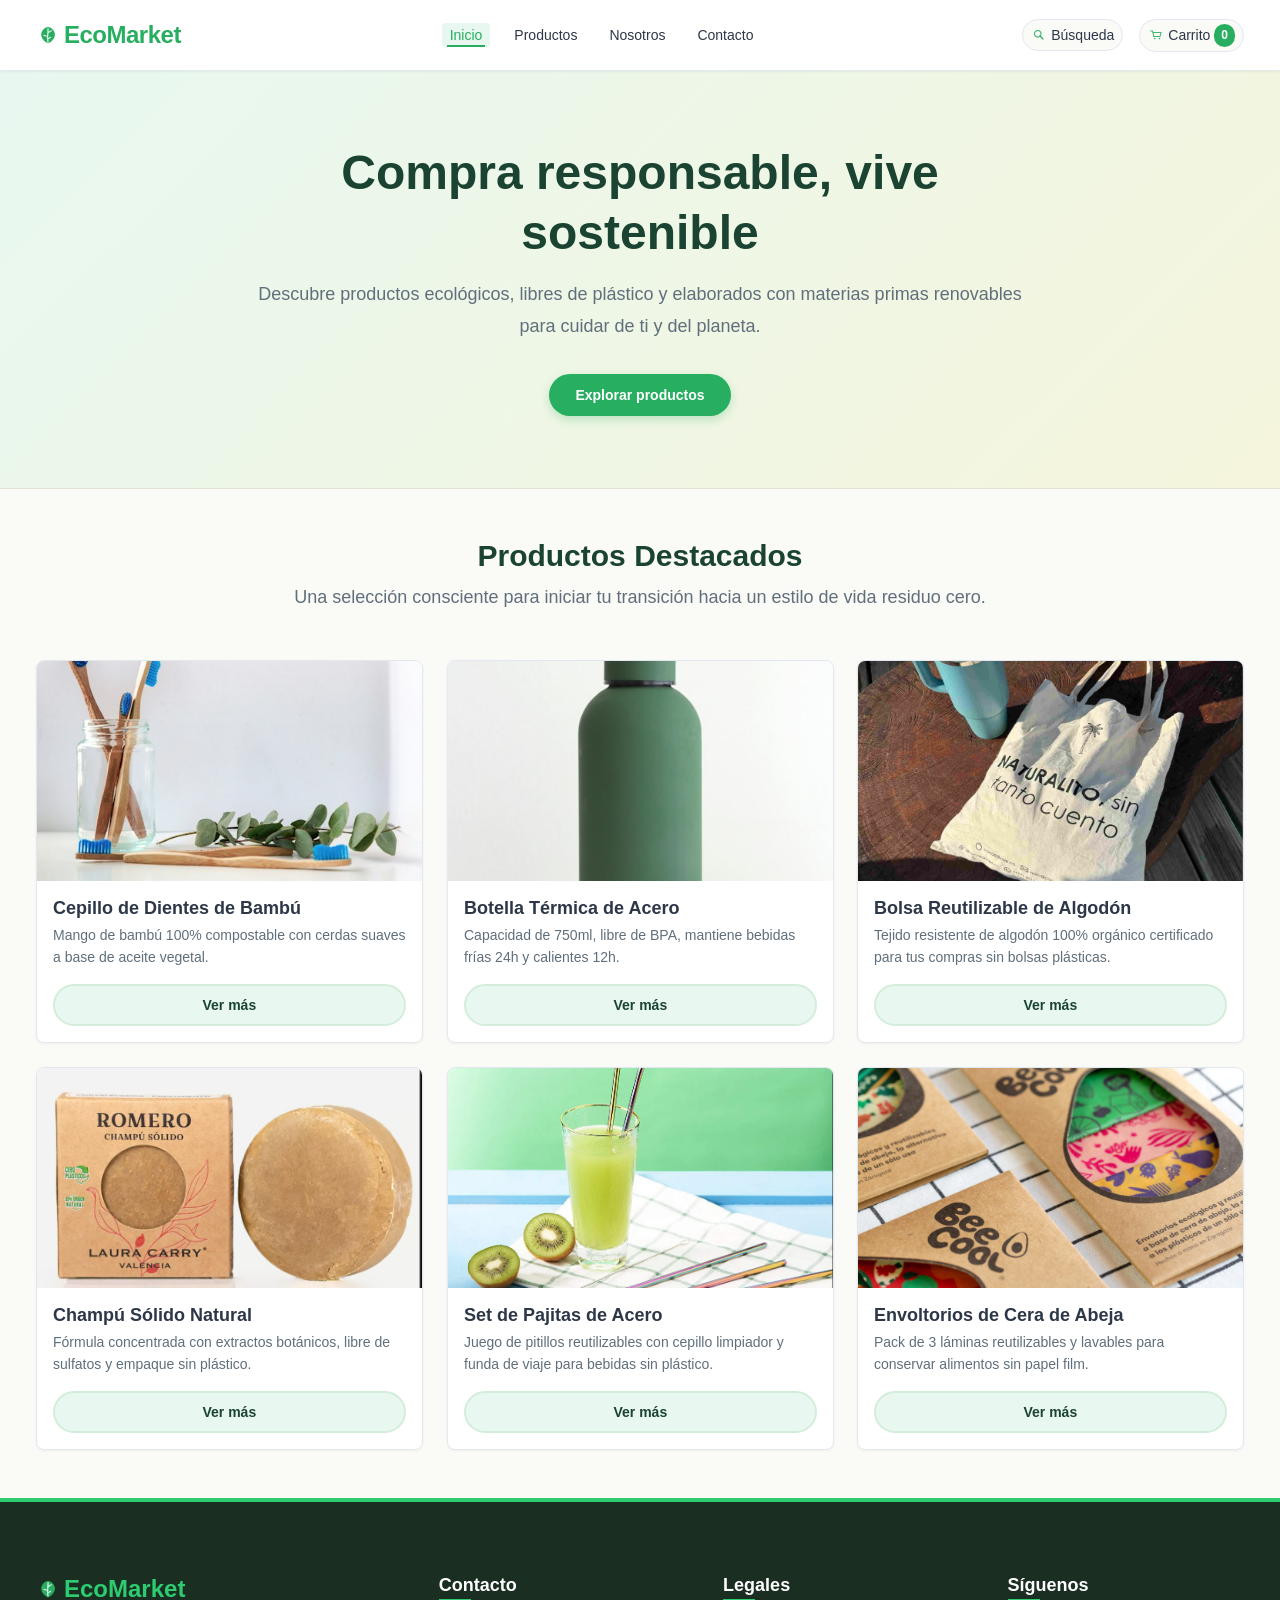
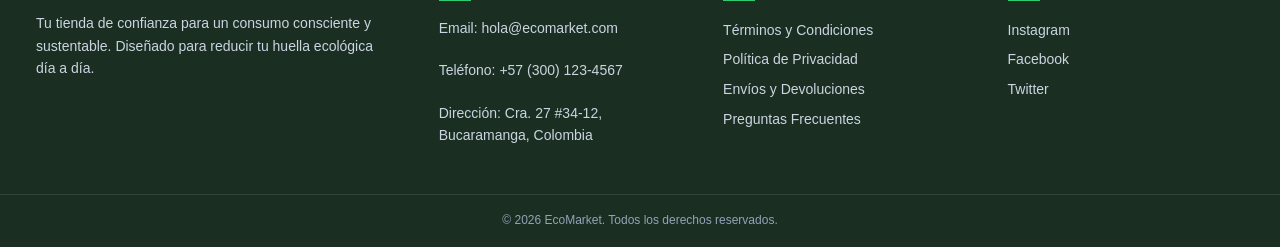
==== commit fa681440: "📝 docs: añadir readme y algunas modificaciones extra" ====
--- a/index.html
+++ b/index.html
@@ -1,4 +1,4 @@
-<!DOCTYPE html>
+﻿<!DOCTYPE html>
 <html lang="es">
 
 <head>
@@ -115,7 +115,7 @@
           <!-- Producto 4 -->
           <article class="product-card">
             <figure class="product-figure">
-              <img src="img/products/champu-solido.jpg" alt="Barra de champú sólido natural con ingredientes botánicos"
+              <img src="img/products/champu-solido.png" alt="Barra de champú sólido natural con ingredientes botánicos"
                 width="300" height="300" loading="lazy">
             </figure>
             <div class="product-body">
@@ -129,14 +129,14 @@
           <!-- Producto 5 -->
           <article class="product-card">
             <figure class="product-figure">
-              <img src="img/products/cubiertos-madera.jpg" alt="Juego portátil de cubiertos de madera reutilizables"
+              <img src="img/products/pajitas-acero.png" alt="Set de pitillos de acero inoxidable con cepillo limpiador"
                 width="300" height="300" loading="lazy">
             </figure>
             <div class="product-body">
-              <h3 class="product-name">Set de Cubiertos de Bambú</h3>
-              <p class="product-description">Juego portátil con tenedor, cuchara, cuchillo y pitillo dentro de una funda
-                de lino natural.</p>
-              <a href="views/productos.html#producto-5" class="btn btn-secondary">Ver más</a>
+              <h3 class="product-name">Set de Pajitas de Acero</h3>
+              <p class="product-description">Juego de pitillos reutilizables con cepillo limpiador y funda de viaje para
+                bebidas sin plástico.</p>
+              <a href="views/productos.html#producto-2" class="btn btn-secondary">Ver más</a>
             </div>
           </article>
 
--- a/css/components.css
+++ b/css/components.css
@@ -111,6 +111,7 @@
   cursor: pointer;
   text-decoration: none;
   transition: all var(--transition-fast);
+  user-select: none;
   line-height: 1;
 }
 
@@ -125,6 +126,14 @@
   color: #e53e3e;
   background-color: #ffe3e3;
   transform: scale(0.95);
+}
+
+/* Activación múltiple persistente e independiente mediante checkbox puro CSS (:checked) */
+.fav-toggle:checked + .btn-favorite {
+  color: #ffffff;
+  background-color: #e53e3e;
+  border-color: #e53e3e;
+  box-shadow: 0 4px 12px rgba(229, 62, 62, 0.35);
 }
 
 /* Activación por :target en el producto */
--- a/css/animations.css
+++ b/css/animations.css
@@ -105,6 +105,7 @@
 }
 
 /* Efecto al pulsar o activar el favorito */
+.fav-toggle:checked + .btn-favorite,
 .product-card:target .btn-favorite,
 .btn-favorite:active {
   animation: heartBeat 0.45s ease-in-out;
